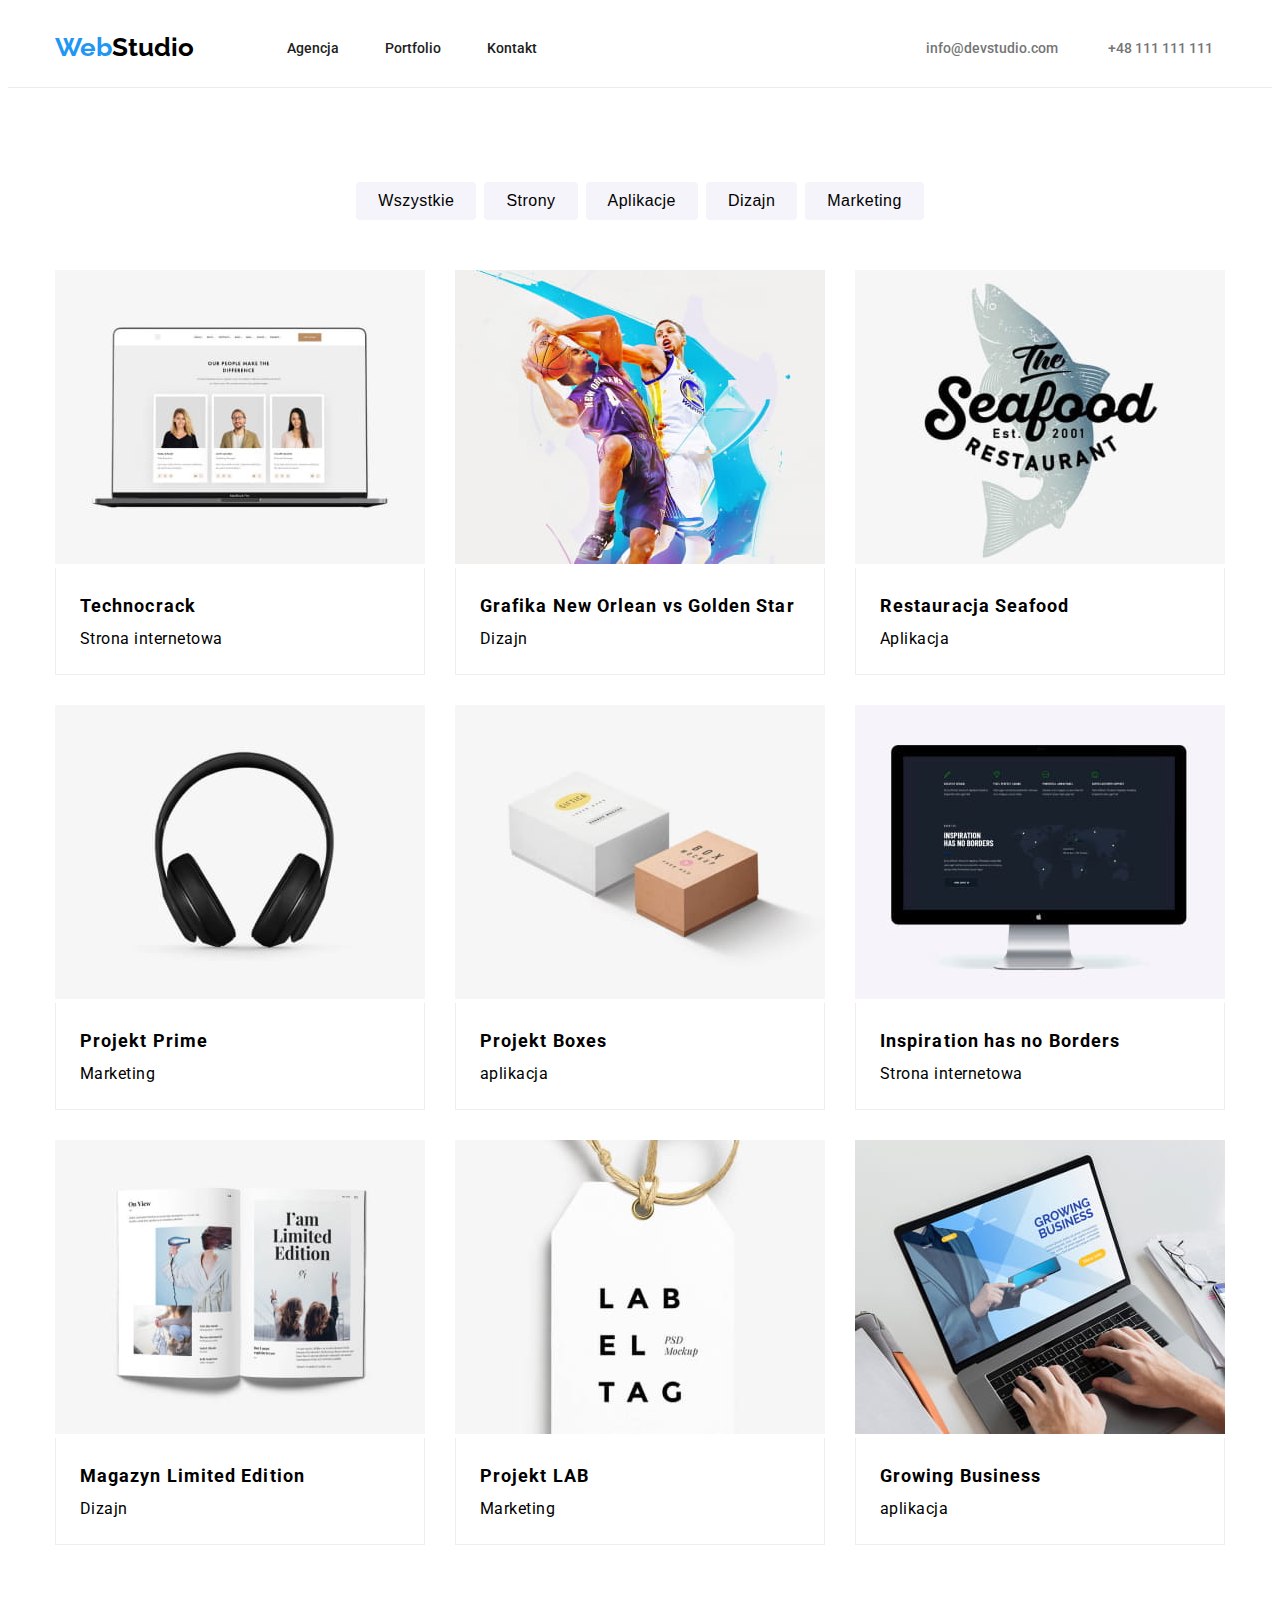
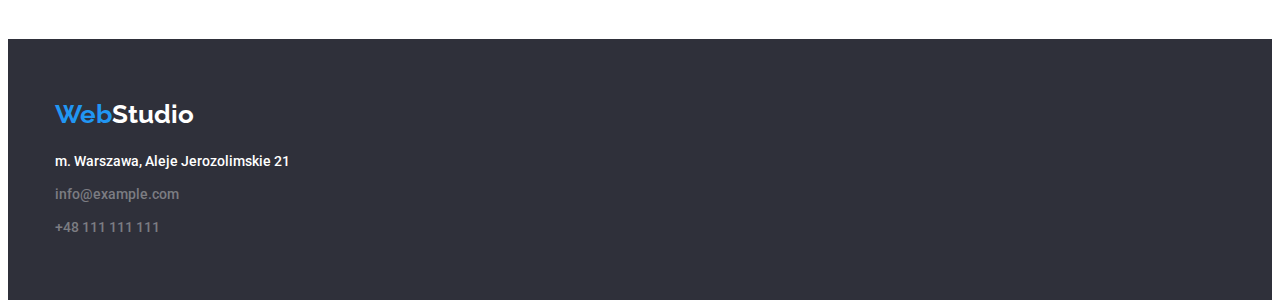
==== portfolio.html @ 300e8977 "added html" ====
<!DOCTYPE html>
<html lang="pl">
    <head>
        <meta charset="utf-8" />
        <meta http-equiv="X-UA-Compatible" content="IE=edge" />
        <meta name="viewport" content="width=device-width, initial-scale=1.0" />
        <title>Portfolio</title>
        <link
            rel="stylesheet"
            href="https://cdnjs.cloudflare.com/ajax/libs/modern-normalize/1.1.0/modern-normalize.min.css"
            integrity="sha512-wpPYUAdjBVSE4KJnH1VR1HeZfpl1ub8YT/NKx4PuQ5NmX2tKuGu6U/JRp5y+Y8XG2tV+wKQpNHVUX03MfMFn9Q=="
            crossorigin="anonymous"
            referrerpolicy="no-referrer"
        />
        <link rel="preconnect" href="https://fonts.googleapis.com" />
        <link rel="preconnect" href="https://fonts.gstatic.com" crossorigin />
        <link
            href="https://fonts.googleapis.com/css2?family=Raleway:wght@700&family=Roboto:wght@400;500;700;900&display=swap"
            rel="stylesheet"
        />
        <link rel="stylesheet" href="./css/styles.css" />
    </head>
    <body>
        <!--Nagłówek-->
        <header class="header-wrapper">
            <div class="container">
                <div class="menu-left">
                    <a href="index.html" class="logo"
                        >Web<span class="studio-black">Studio</span>
                    </a>
                    <!--lista menu-->
                    <nav>
                        <ul class="nav-list">
                            <li>
                                <a class="nav-list-item" href="#">Agencja</a>
                            </li>
                            <li>
                                <a class="nav-list-item" href="porfolio.html"
                                    >Portfolio</a
                                >
                            </li>
                            <li>
                                <a class="nav-list-item" href="#">Kontakt</a>
                            </li>
                        </ul>
                    </nav>
                </div>
                <!-- kontakt -->
                <ul class="contact-list">
                    <li class="contact-list-tem">
                        <a href="mailto:info@devstudio.com" class="contact"
                            >info@devstudio.com</a
                        >
                    </li>
                    <li class="contact-list-item">
                        <a href="tel:+48111111111" class="contact"
                            >+48 111 111 111</a
                        >
                    </li>
                </ul>
            </div>
        </header>
        <!--Zawartość strony-->
        <main>
            <section class="section">
                <div class="container">
                    <ul class="category-buttons">
                        <li>
                            <button
                                type="button"
                                value="Wszystkie"
                                class="button"
                            >
                                Wszystkie
                            </button>
                        </li>
                        <li>
                            <button type="button" value="Strony" class="button">
                                Strony
                            </button>
                        </li>
                        <li>
                            <button
                                type="button"
                                value="Aplikacje"
                                class="button"
                            >
                                Aplikacje
                            </button>
                        </li>
                        <li>
                            <button type="button" value="Dizajn" class="button">
                                Dizajn
                            </button>
                        </li>
                        <li>
                            <button
                                type="button"
                                value="Marketing"
                                class="button"
                            >
                                Marketing
                            </button>
                        </li>
                    </ul>

                    <ul class="portfolio-projects">
                        <li>
                            <figure>
                                <img
                                    src="images/techno-crack.jpg"
                                    alt="Technocrack"
                                    width="370"
                                    height="294"
                                />
                                <figcaption>
                                    <span class="portfolio-name"
                                        >Technocrack</span
                                    >
                                    <span class="portfolio-category"
                                        >Strona internetowa</span
                                    >
                                </figcaption>
                            </figure>
                        </li>

                        <li>
                            <figure>
                                <img
                                    src="images/NOvsGS.jpg"
                                    alt="Grafika New Orlean vs Golden Star"
                                    width="370"
                                    height="294"
                                />
                                <figcaption>
                                    <span class="portfolio-name"
                                        >Grafika New Orlean vs Golden Star</span
                                    >
                                    <span class="portfolio-category"
                                        >Dizajn</span
                                    >
                                </figcaption>
                            </figure>
                        </li>
                        <li>
                            <figure>
                                <img
                                    src="images/restaurant-seafood.jpg"
                                    alt="Restauracja Seafood"
                                    width="370"
                                    height="294"
                                />
                                <figcaption>
                                    <span class="portfolio-name"
                                        >Restauracja Seafood</span
                                    >
                                    <span class="portfolio-category"
                                        >Aplikacja</span
                                    >
                                </figcaption>
                            </figure>
                        </li>
                        <li>
                            <figure>
                                <img
                                    src="images/project-prime.jpg"
                                    alt="Projekt Prime"
                                    width="370"
                                    height="294"
                                />
                                <figcaption>
                                    <span class="portfolio-name"
                                        >Projekt Prime</span
                                    >
                                    <span class="portfolio-category"
                                        >Marketing</span
                                    >
                                </figcaption>
                            </figure>
                        </li>
                        <li>
                            <figure>
                                <img
                                    src="images/project-boxes.jpg"
                                    alt="Projekt Boxes"
                                    width="370"
                                    height="294"
                                />
                                <figcaption>
                                    <span class="portfolio-name"
                                        >Projekt Boxes</span
                                    >
                                    <span class="portfolio-category"
                                        >aplikacja</span
                                    >
                                </figcaption>
                            </figure>
                        </li>
                        <li>
                            <figure>
                                <img
                                    src="images/inspiration-has-no-borders.jpg"
                                    alt="Inspiration has no Borders"
                                    width="370"
                                    height="294"
                                />
                                <figcaption>
                                    <span class="portfolio-name"
                                        >Inspiration has no Borders</span
                                    >
                                    <span class="portfolio-category"
                                        >Strona internetowa</span
                                    >
                                </figcaption>
                            </figure>
                        </li>
                        <li>
                            <figure>
                                <img
                                    src="images/magazyn-limited-edition.jpg"
                                    alt="Magazyn Limited Edition"
                                    width="370"
                                    height="294"
                                />
                                <figcaption>
                                    <span class="portfolio-name"
                                        >Magazyn Limited Edition</span
                                    >
                                    <span class="portfolio-category"
                                        >Dizajn</span
                                    >
                                </figcaption>
                            </figure>
                        </li>
                        <li>
                            <figure>
                                <img
                                    src="images/project-lab.jpg"
                                    alt="Projekt LAB"
                                    width="370"
                                    height="294"
                                />
                                <figcaption>
                                    <span class="portfolio-name"
                                        >Projekt LAB</span
                                    >
                                    <span class="portfolio-category"
                                        >Marketing</span
                                    >
                                </figcaption>
                            </figure>
                        </li>
                        <li>
                            <figure>
                                <img
                                    src="images/growing-buisness.jpg"
                                    alt="Growing Buisiness"
                                    width="370"
                                    height="294"
                                />

                                <figcaption>
                                    <span class="portfolio-name"
                                        >Growing Business</span
                                    >
                                    <span class="portfolio-category"
                                        >aplikacja</span
                                    >
                                </figcaption>
                            </figure>
                        </li>
                    </ul>
                </div>
            </section>
        </main>
        <!--Stopka-->
        <footer class="footer-wrapper">
            <div class="footer-content container">
                <div>
                    <a href="index.html" class="logo">
                        <span>Web</span><span class="studio-white">Studio</span>
                    </a>
                </div>
                <address class="address">
                    <span class="footer-address"
                        >m. Warszawa, Aleje Jerozolimskie 21</span
                    >

                    <a class="footer-contact" href="mailto:info@example.com"
                        >info@example.com</a
                    >

                    <a class="footer-contact" href="tel:+48111111111"
                        >+48 111 111 111</a
                    >
                </address>
            </div>
        </footer>
    </body>
</html>
---- css/styles.css ----
/* Globalne  Sory że tyle poprawek tu było */
h1,
h2,
h3,
h4,
h5,
h6,
p,
figure,
ul {
    margin: 0px;
    padding: 0px;
    border: 0px;
}

*,
*::before,
*::after {
    box-sizing: border-box;
}

body {
    font-family: 'Roboto', sans-serif;
    font-style: normal;
    color: black;
}
body li {
    list-style: none;
}
.container {
    width: 1200px;
    margin: 0 auto;
    padding: 0 15px;
}

.section {
    padding: 94px 0;
}

/* Nav+Footer */
.logo {
    font-family: 'Raleway', sans-serif;
    font-size: 26px;
    line-height: 1.17;
    font-weight: 700;
    text-decoration: none;
    color: #2196f3;
}
.studio-black {
    color: #000000;
}
.studio-white {
    color: #ffffff;
}

.header-wrapper {
    background-color: #ffffff;
    padding: 24px 0px 25px 0px;
    border-bottom: 1px solid #ececec;
}

.header-wrapper > .container {
    padding: 0 27px 0 15px;
    display: flex;
    justify-content: space-between;
    align-items: center;
}

.menu-left {
    display: flex;
    justify-content: space-between;
    align-items: center;
    gap: 93px;
}

.nav-list {
    display: flex;
    justify-content: space-between;
    align-items: center;
    gap: 46px;
}

.contact-list {
    display: flex;
    justify-content: space-between;
    align-items: center;
    gap: 50px;
}

.nav-list a {
    font-weight: 500;
    font-size: 14px;
    line-height: 1.17;
    color: #212121;
    text-decoration: none;
}

.nav-list a:hover,
.nav-list a:focus {
    color: #2196f3;
}

.contact {
    font-weight: 500;
    font-size: 14px;
    line-height: 1.17;
    color: #757575;
    text-decoration: none;
}
.contact:hover {
    color: #2196f3;
}

.contact-list {
    display: flex;
    align-items: center;
    justify-content: space-between;
    gap: 50px;
}
.footer-wrapper {
    background-color: #2f303a;
    color: #ffffff;
    padding: 60px 0px;
}

.footer-wrapper address {
    display: flex;
    flex-direction: column;
    gap: 9px;
}

.address {
    padding-top: 20px;
}
.footer-address {
    text-decoration: none;
    font-style: normal;
    font-weight: 500;
    font-size: 14px;
    line-height: 1.71;
    color: #ffffff;
}
.footer-contact {
    color: #ffffff60;
    text-decoration: none;
    font-style: normal;
    font-weight: 500;
    font-size: 14px;
    line-height: 1.71;
    width: fit-content;
}

.footer-contact:hover,
.footer-contact:focus {
    color: #2196f3;
}
.footer-tel {
    text-decoration: none;
}
/* Main Portfolio */

.category-buttons {
    display: flex;
    justify-content: center;
}

.button {
    font-weight: 500;
    background-color: #f5f4fa;
    font-size: 16px;
    line-height: 1.625;
    text-align: center;
    letter-spacing: 0.03em;
    cursor: pointer;
    outline: none;
    border: none;
    border-radius: 4px;
    padding-left: 22px;
    padding-right: 22px;
    padding-top: 6px;
    padding-bottom: 6px;
    margin: 0px 4px 50px;
}

.button:hover,
.button:focus {
    background-color: #2196f3;
    color: #ffffff;
    cursor: pointer;
}

.portfolio-projects {
    display: flex;
    flex-wrap: wrap;
    gap: 30px;
}

.portfolio-projects figcaption {
    padding: 20px 24px;
    border: 1px solid #eeeeee;
    border-top: none;
    display: block;
}
.portfolio-name {
    font-size: 18px;
    font-weight: 700;
    line-height: 2;
    letter-spacing: 0.06em;
}

.portfolio-category {
    font-size: 16px;
    font-weight: 400;
    line-height: 1.875;
    letter-spacing: 0.03em;
    text-align: left;
    display: block;
}

/* main-index*/

.heading {
    display: flex;
    flex-direction: column;
    background-color: #2f303a;
    align-items: center;
    text-align: center;
    padding-bottom: 200px;
}
.heading h1 {
    margin-bottom: 30px;
    color: #ffffff;
    font-size: 44px;
    line-height: 1.36;
    letter-spacing: 0.06em;
    text-align: center;
    font-weight: 900;
    text-transform: uppercase;
    padding: 106px 252px 0px 252px;
}
.jobs {
    margin-top: -94px;
}
.service-button {
    font-weight: 700;
    font-size: 16px;
    line-height: 1.88;
    letter-spacing: 0.06em;
    color: #ffffff;
    background-color: #2196f3;
    outline: none;
    border: none;
    border-radius: 4px;
    padding: 10px 41px;
}

.service-button:hover .service-button:focus {
    background-color: #2196f3;
    color: #ffffff;
    cursor: pointer;
}

.text-list {
    display: flex;
    gap: 30px;
    height: 101px;
    text-align: center;
}

.text-list h3 {
    font-weight: 700;
    font-size: 14px;
    line-height: 1.14;
    letter-spacing: 0.03em;
    color: #212121;
    text-transform: uppercase;
    text-align: left;
}

.text-list p {
    font-weight: 400;
    font-size: 14px;
    line-height: 1.71;
    letter-spacing: 0.03em;
    color: #757575;
    text-align: justify;
}

.what-we-do {
    font-weight: 700;
    font-size: 36px;
    line-height: 1.17;
    letter-spacing: 0.03em;
    color: #212121;
    text-align: center;
    margin-bottom: 50px;
}

.what-we-do-list {
    display: flex;
    justify-content: space-between;
    align-items: center;
    gap: 30px;
}

.team {
    background-color: #f5f4fa;
}

.team h2 {
    font-weight: 700;
    font-size: 36px;
    line-height: 1.17;
    letter-spacing: 0.03em;
    color: #212121;
    text-align: center;
    padding-bottom: 50px;
    display: block;
}

.team-list {
    display: flex;
    justify-content: space-between;
    gap: 30px;
}

.team figure {
    background-color: #ffffff;
    font-size: 16px;
    letter-spacing: 0.03em;
    box-shadow: 0px 1px 3px rgba(0, 0, 0, 0.12), 0px 1px 1px rgba(0, 0, 0, 0.14),
        0px 2px 1px rgba(0, 0, 0, 0.2);
    border-radius: 0px 0px 4px 4px;
    display: block;
}

.team figcaption {
    padding-top: 30px 0px;
    text-align: center;
    display: block;
}

.team-list-member-name {
    font-weight: 500;
    font-size: 16px;
    line-height: 1.1875;
    letter-spacing: 0.03em;
    color: #212121;
    display: block;
    padding-top: 30px;
}

.team-list-member-role {
    font-weight: 400;
    font-size: 16px;
    line-height: 1.1875;
    letter-spacing: 0.03em;
    color: #757575;
    padding-top: 10px;
    padding-bottom: 30px;
    display: block;
}
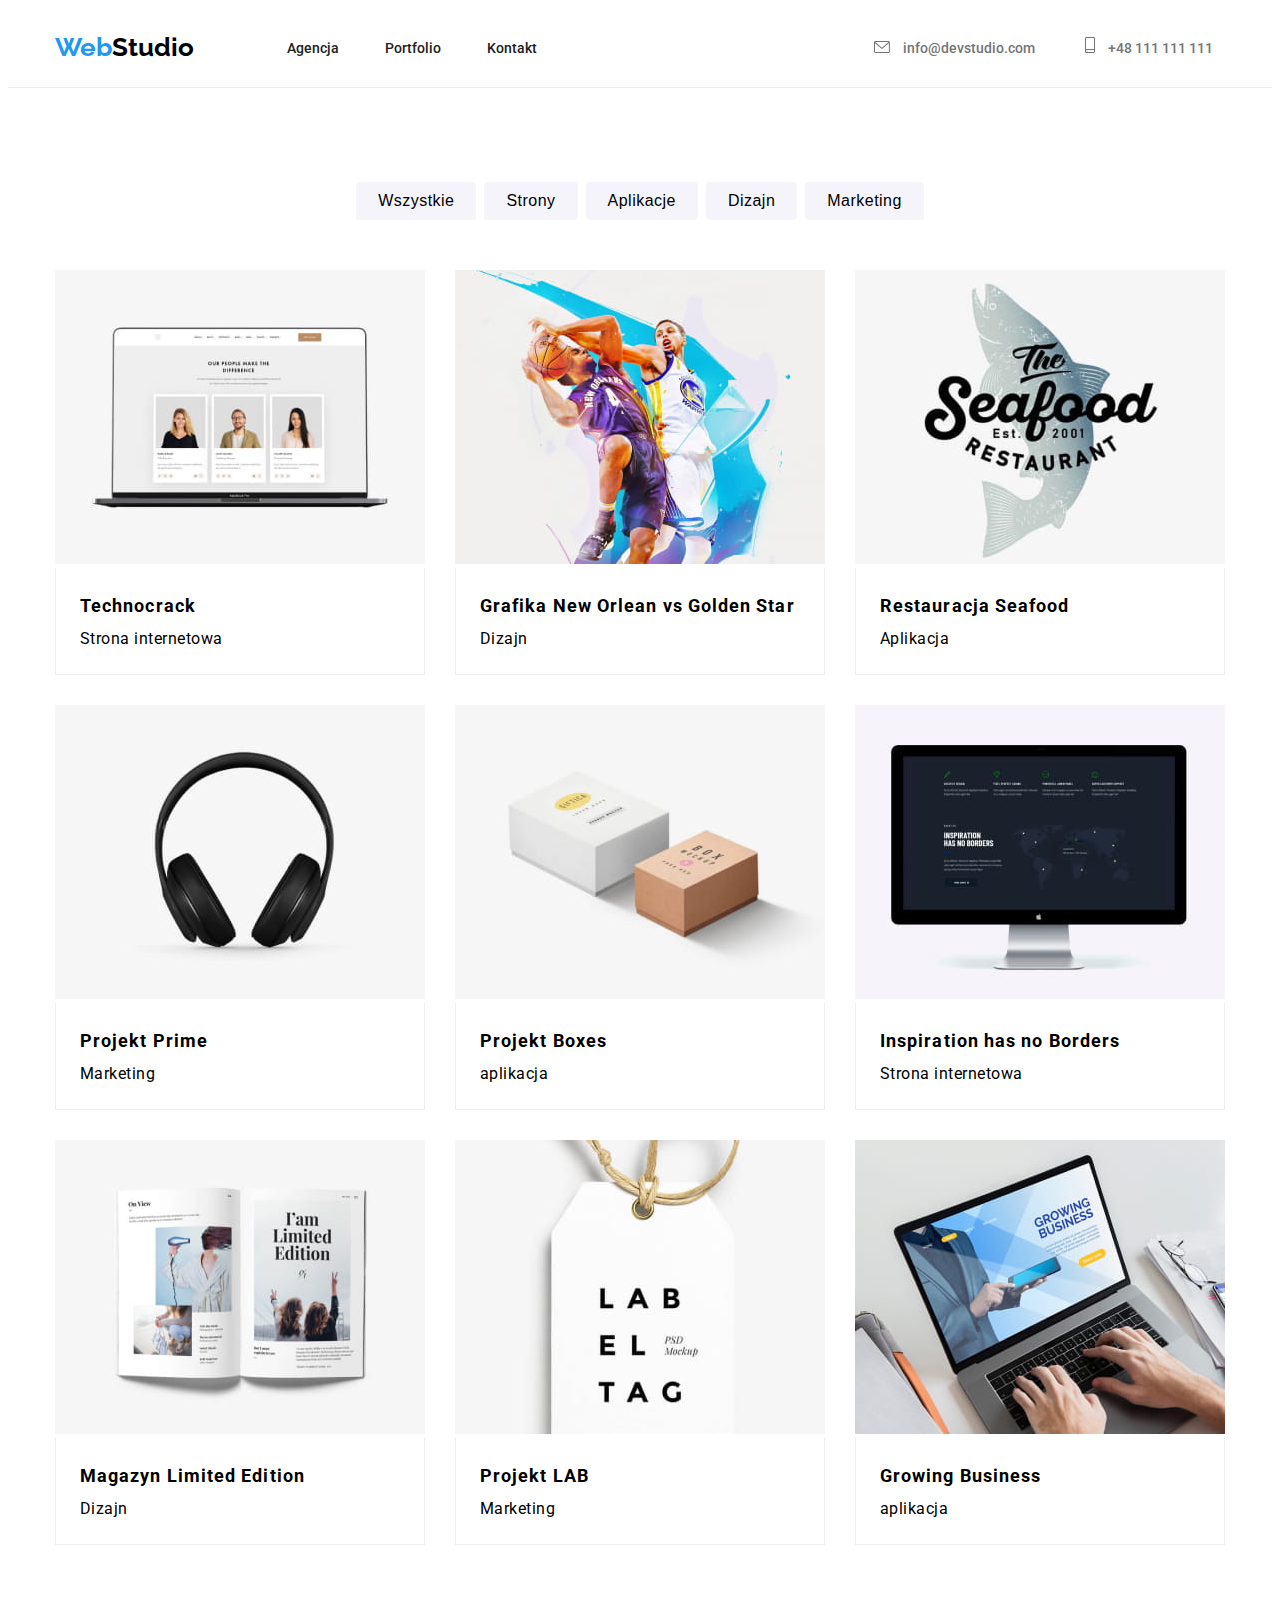
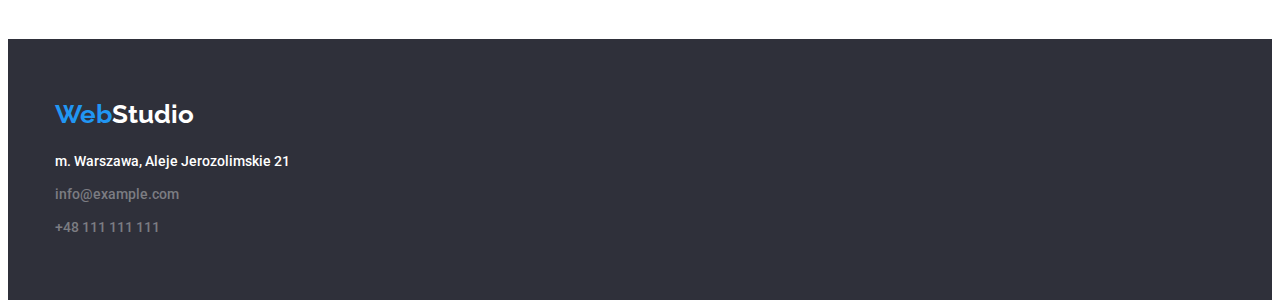
==== commit 11e1f921: "Chyba okej coś mi odstępy szwankują nwm czemu" ====
--- a/portfolio.html
+++ b/portfolio.html
@@ -35,7 +35,7 @@
                                 <a class="nav-list-item" href="#">Agencja</a>
                             </li>
                             <li>
-                                <a class="nav-list-item" href="porfolio.html"
+                                <a class="nav-list-item" href="portfolio.html"
                                     >Portfolio</a
                                 >
                             </li>
@@ -47,15 +47,25 @@
                 </div>
                 <!-- kontakt -->
                 <ul class="contact-list">
-                    <li class="contact-list-tem">
-                        <a href="mailto:info@devstudio.com" class="contact"
-                            >info@devstudio.com</a
-                        >
+                    <li class="contact-list-item">
+                        <a href="mailto:info@devstudio.com" class="contact">
+                            <svg class="envelope">
+                                <use
+                                    href="./images/icons.svg#icon-envelope"
+                                ></use>
+                            </svg>
+                            info@devstudio.com
+                        </a>
                     </li>
                     <li class="contact-list-item">
-                        <a href="tel:+48111111111" class="contact"
-                            >+48 111 111 111</a
-                        >
+                        <a href="tel:+48111111111" class="contact">
+                            <svg class="phone">
+                                <use
+                                    href="./images/icons.svg#icon-smartphone"
+                                ></use>
+                            </svg>
+                            +48 111 111 111
+                        </a>
                     </li>
                 </ul>
             </div>
--- a/css/styles.css
+++ b/css/styles.css
@@ -24,6 +24,7 @@
     font-style: normal;
     color: black;
 }
+
 body li {
     list-style: none;
 }
@@ -86,6 +87,18 @@
     align-items: center;
     gap: 50px;
 }
+.envelope {
+    width: 16px;
+    height: 12px;
+    fill: currentColor;
+    margin-right: 10px;
+}
+.phone {
+    width: 10px;
+    height: 16px;
+    fill: currentColor;
+    margin-right: 10px;
+}
 
 .nav-list a {
     font-weight: 500;
@@ -117,12 +130,21 @@
     justify-content: space-between;
     gap: 50px;
 }
+
+/* FOOTER */
+
 .footer-wrapper {
     background-color: #2f303a;
     color: #ffffff;
     padding: 60px 0px;
 }
 
+.footer {
+    display: flex;
+    justify-content: left;
+    gap: 70px;
+}
+
 .footer-wrapper address {
     display: flex;
     flex-direction: column;
@@ -132,6 +154,7 @@
 .address {
     padding-top: 20px;
 }
+
 .footer-address {
     text-decoration: none;
     font-style: normal;
@@ -140,6 +163,7 @@
     line-height: 1.71;
     color: #ffffff;
 }
+
 .footer-contact {
     color: #ffffff60;
     text-decoration: none;
@@ -154,9 +178,40 @@
 .footer-contact:focus {
     color: #2196f3;
 }
+
 .footer-tel {
     text-decoration: none;
 }
+
+.footer-join-us {
+    text-align: left;
+}
+
+.footer-join-us-icons {
+    margin-top: 20px;
+    display: flex;
+    gap: 10px;
+}
+
+.footer-join-us-icons a {
+    display: block;
+    padding: 12px;
+    background-color: rgba(255, 255, 255, 0.1);
+    border-radius: 50%;
+    color: #ffffff;
+}
+
+.footer-join-us-icons svg {
+    width: 20px;
+    height: 20px;
+    display: block;
+    fill: currentColor;
+}
+
+.footer-join-us-icons a:hover {
+    background-color: #2196f3;
+}
+
 /* Main Portfolio */
 
 .category-buttons {
@@ -222,6 +277,7 @@
 .heading {
     display: flex;
     flex-direction: column;
+    background-image: url(images/main-background);
     background-color: #2f303a;
     align-items: center;
     text-align: center;
@@ -239,7 +295,6 @@
     padding: 106px 252px 0px 252px;
 }
 .jobs {
-    margin-top: -94px;
 }
 .service-button {
     font-weight: 700;
@@ -266,6 +321,16 @@
     height: 101px;
     text-align: center;
 }
+.icon-article {
+    width: 70px;
+    height: 70px;
+}
+.article-images {
+    padding: 25px 100px;
+    background-color: #f5f4fa;
+    border-radius: 4px;
+    margin-bottom: 30px;
+}
 
 .text-list h3 {
     font-weight: 700;
@@ -275,6 +340,7 @@
     color: #212121;
     text-transform: uppercase;
     text-align: left;
+    margin-bottom: 10px;
 }
 
 .text-list p {
@@ -302,6 +368,8 @@
     align-items: center;
     gap: 30px;
 }
+
+/* Team */
 
 .team {
     background-color: #f5f4fa;
@@ -347,7 +415,6 @@
     letter-spacing: 0.03em;
     color: #212121;
     display: block;
-    padding-top: 30px;
 }
 
 .team-list-member-role {
@@ -357,6 +424,63 @@
     letter-spacing: 0.03em;
     color: #757575;
     padding-top: 10px;
-    padding-bottom: 30px;
-    display: block;
-}
+    padding-bottom: 16px;
+    display: block;
+}
+.team-list figcaption {
+    padding: 30px 32px;
+}
+.team-social-icons {
+    display: flex;
+    gap: 10px;
+    justify-content: space-between;
+}
+.team-social-icons a {
+    display: block;
+    padding: 12px;
+    color: #afb1b8;
+    border-radius: 50%;
+}
+.team-social-icons svg {
+    width: 20px;
+    height: 20px;
+    fill: currentColor;
+    display: block;
+}
+.team-social-icons a:hover {
+    background-color: #2196f3;
+    color: #ffffff;
+}
+.clients h2 {
+    font-weight: 700;
+    font-size: 36px;
+    line-height: 1.17;
+    letter-spacing: 0.03em;
+    color: #212121;
+    text-align: center;
+    padding-bottom: 50px;
+    display: block;
+}
+.client-icons-list {
+    display: flex;
+    gap: 30px;
+    justify-content: space-between;
+}
+
+.client-icons a {
+    border-radius: 4px;
+    outline: 1px solid #afb1b8;
+    display: inline-block;
+    color: #afb1b8;
+    padding: 16px 32px;
+}
+.client-icons svg {
+    display: block;
+    width: 106px;
+    height: 60px;
+    fill: currentColor;
+}
+.client-icons a:hover {
+    color: #2196f3;
+    outline-color: #2196f3;
+}
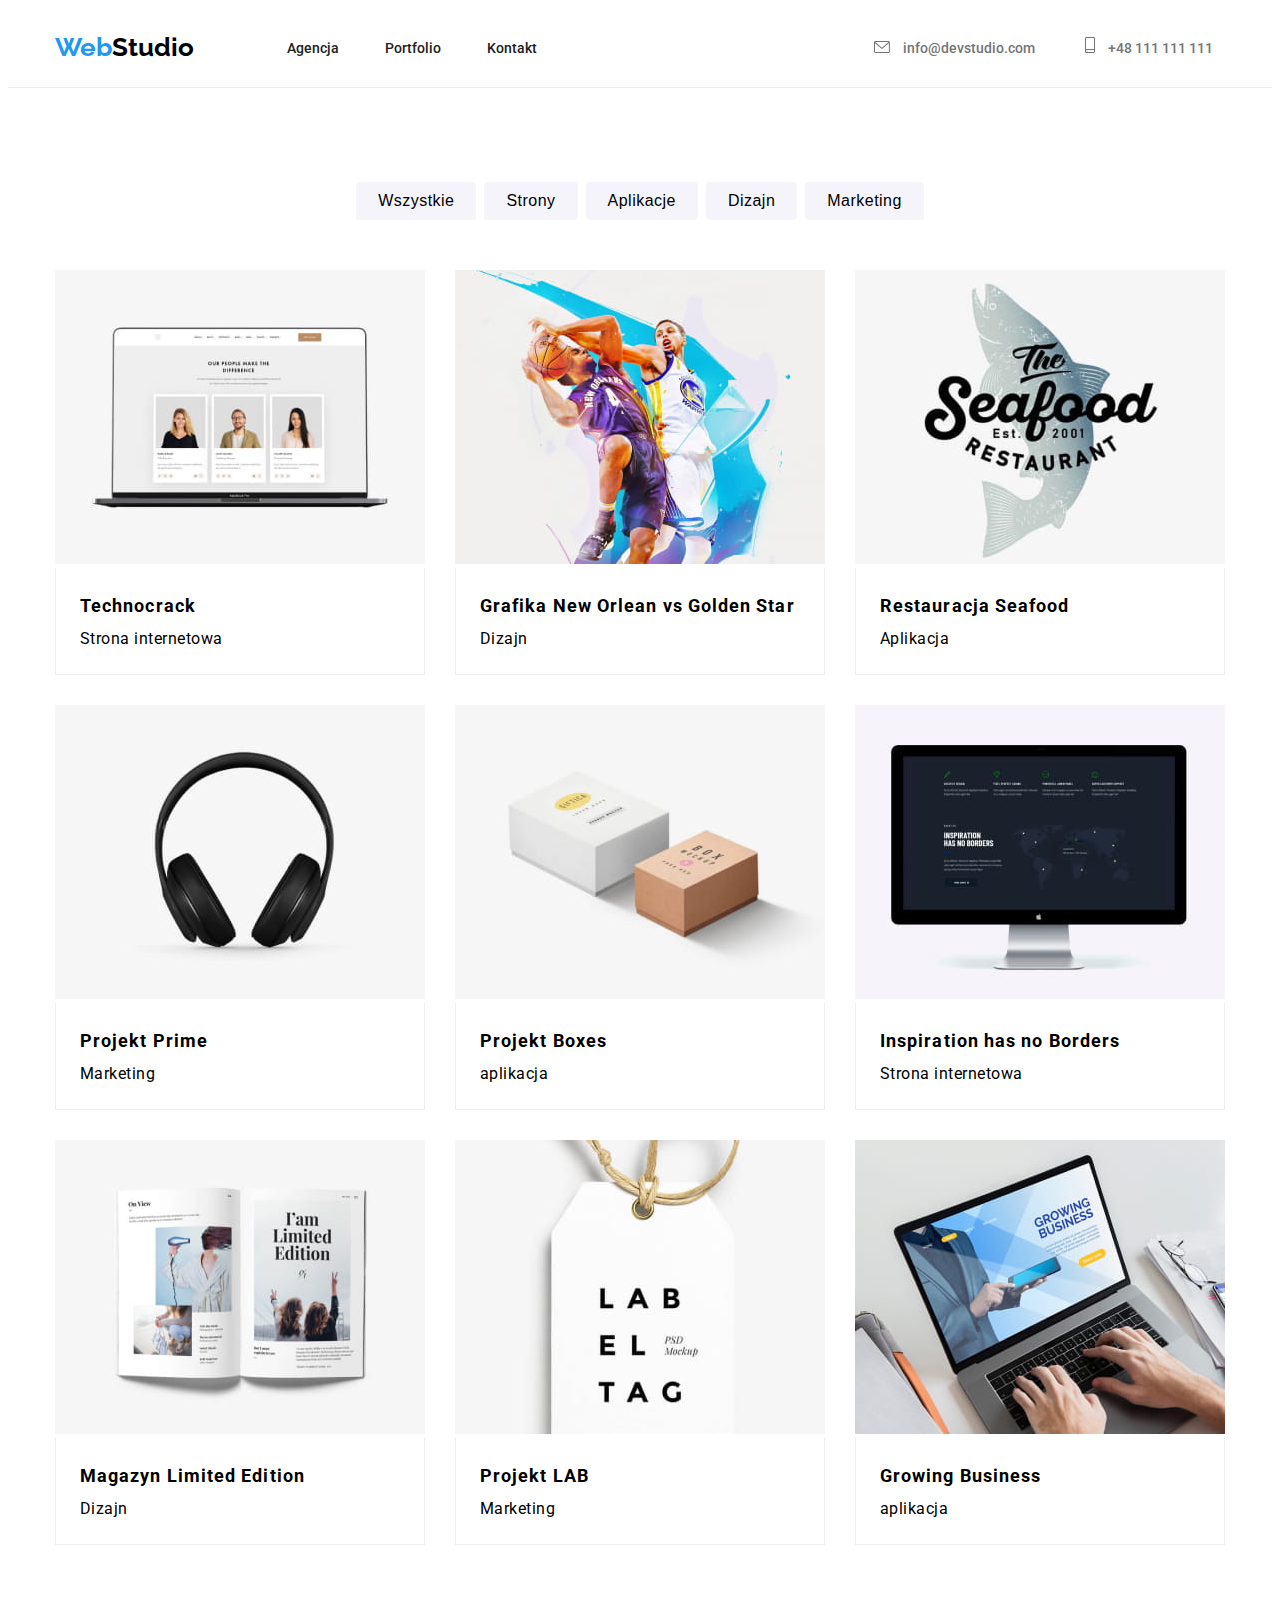
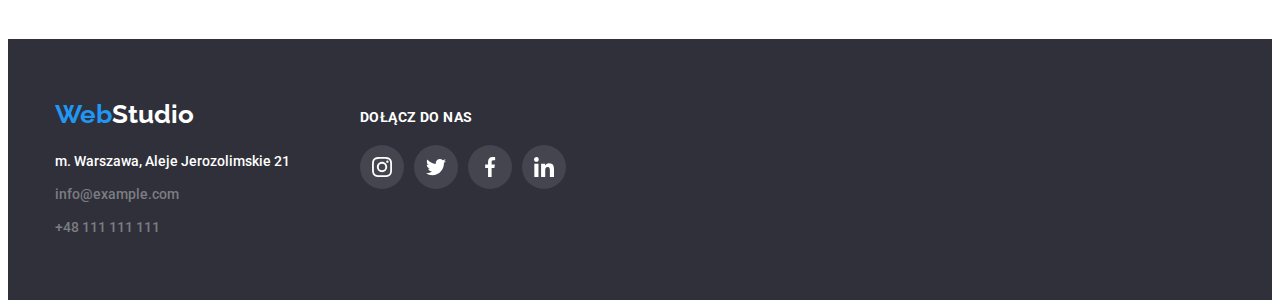
==== commit 40697a7f: "final?" ====
--- a/portfolio.html
+++ b/portfolio.html
@@ -285,25 +285,69 @@
         </main>
         <!--Stopka-->
         <footer class="footer-wrapper">
-            <div class="footer-content container">
-                <div>
-                    <a href="index.html" class="logo">
-                        <span>Web</span><span class="studio-white">Studio</span>
-                    </a>
+            <div class="footer container">
+                <div class="footer-content">
+                    <div>
+                        <a href="index.html" class="logo">
+                            <span>Web</span
+                            ><span class="studio-white">Studio</span>
+                        </a>
+                    </div>
+                    <address class="address">
+                        <span class="footer-address"
+                            >m. Warszawa, Aleje Jerozolimskie 21</span
+                        >
+
+                        <a class="footer-contact" href="mailto:info@example.com"
+                            >info@example.com</a
+                        >
+
+                        <a class="footer-contact" href="tel:+48111111111"
+                            >+48 111 111 111</a
+                        >
+                    </address>
                 </div>
-                <address class="address">
-                    <span class="footer-address"
-                        >m. Warszawa, Aleje Jerozolimskie 21</span
-                    >
-
-                    <a class="footer-contact" href="mailto:info@example.com"
-                        >info@example.com</a
-                    >
-
-                    <a class="footer-contact" href="tel:+48111111111"
-                        >+48 111 111 111</a
-                    >
-                </address>
+                <div class="footer-join-us">
+                    <p>DOŁĄCZ DO NAS</p>
+                    <ul class="footer-join-us-icons">
+                        <li>
+                            <a href="#">
+                                <svg>
+                                    <use
+                                        href="./images/icons.svg#icon-instagram-2"
+                                    ></use>
+                                </svg>
+                            </a>
+                        </li>
+                        <li>
+                            <a href="#">
+                                <svg>
+                                    <use
+                                        href="./images/icons.svg#icon-twitter-1"
+                                    ></use>
+                                </svg>
+                            </a>
+                        </li>
+                        <li>
+                            <a href="#">
+                                <svg>
+                                    <use
+                                        href="./images/icons.svg#icon-facebook-1"
+                                    ></use>
+                                </svg>
+                            </a>
+                        </li>
+                        <li>
+                            <a href="#">
+                                <svg>
+                                    <use
+                                        href="./images/icons.svg#icon-linkedin-1"
+                                    ></use>
+                                </svg>
+                            </a>
+                        </li>
+                    </ul>
+                </div>
             </div>
         </footer>
     </body>
--- a/css/styles.css
+++ b/css/styles.css
@@ -120,7 +120,8 @@
     color: #757575;
     text-decoration: none;
 }
-.contact:hover {
+.contact:hover,
+.contact:focus {
     color: #2196f3;
 }
 
@@ -187,6 +188,15 @@
     text-align: left;
 }
 
+.footer-join-us p {
+    font-size: 14px;
+    font-weight: 700;
+    line-height: 16px;
+    letter-spacing: 0.03em;
+    text-align: left;
+    padding-top: 10px;
+}
+
 .footer-join-us-icons {
     margin-top: 20px;
     display: flex;
@@ -208,7 +218,8 @@
     fill: currentColor;
 }
 
-.footer-join-us-icons a:hover {
+.footer-join-us-icons a:hover,
+.footer-join-us-icons a:focus {
     background-color: #2196f3;
 }
 
@@ -277,12 +288,25 @@
 .heading {
     display: flex;
     flex-direction: column;
-    background-image: url(images/main-background);
+    align-items: center;
+    text-align: center;
+    padding-bottom: 200px;
+}
+
+/* TŁo*/
+
+.heading {
+    background-image: linear-gradient(
+            rgba(47, 48, 58, 0.4),
+            rgba(47, 48, 58, 0.4)
+        ),
+        url(/images/index-background.jpg);
+    background-size: cover;
+    background-position: center;
+    background-repeat: no-repeat;
     background-color: #2f303a;
-    align-items: center;
-    text-align: center;
-    padding-bottom: 200px;
-}
+}
+
 .heading h1 {
     margin-bottom: 30px;
     color: #ffffff;
@@ -309,7 +333,8 @@
     padding: 10px 41px;
 }
 
-.service-button:hover .service-button:focus {
+.service-button:hover,
+.service-button:focus {
     background-color: #2196f3;
     color: #ffffff;
     cursor: pointer;
@@ -447,7 +472,8 @@
     fill: currentColor;
     display: block;
 }
-.team-social-icons a:hover {
+.team-social-icons a:hover,
+.team-social-icons a:focus {
     background-color: #2196f3;
     color: #ffffff;
 }
@@ -472,15 +498,15 @@
     outline: 1px solid #afb1b8;
     display: inline-block;
     color: #afb1b8;
-    padding: 16px 32px;
 }
 .client-icons svg {
     display: block;
-    width: 106px;
-    height: 60px;
+    width: 170px;
+    height: 92px;
     fill: currentColor;
 }
-.client-icons a:hover {
+.client-icons a:hover,
+.client-icons a:focus {
     color: #2196f3;
     outline-color: #2196f3;
 }
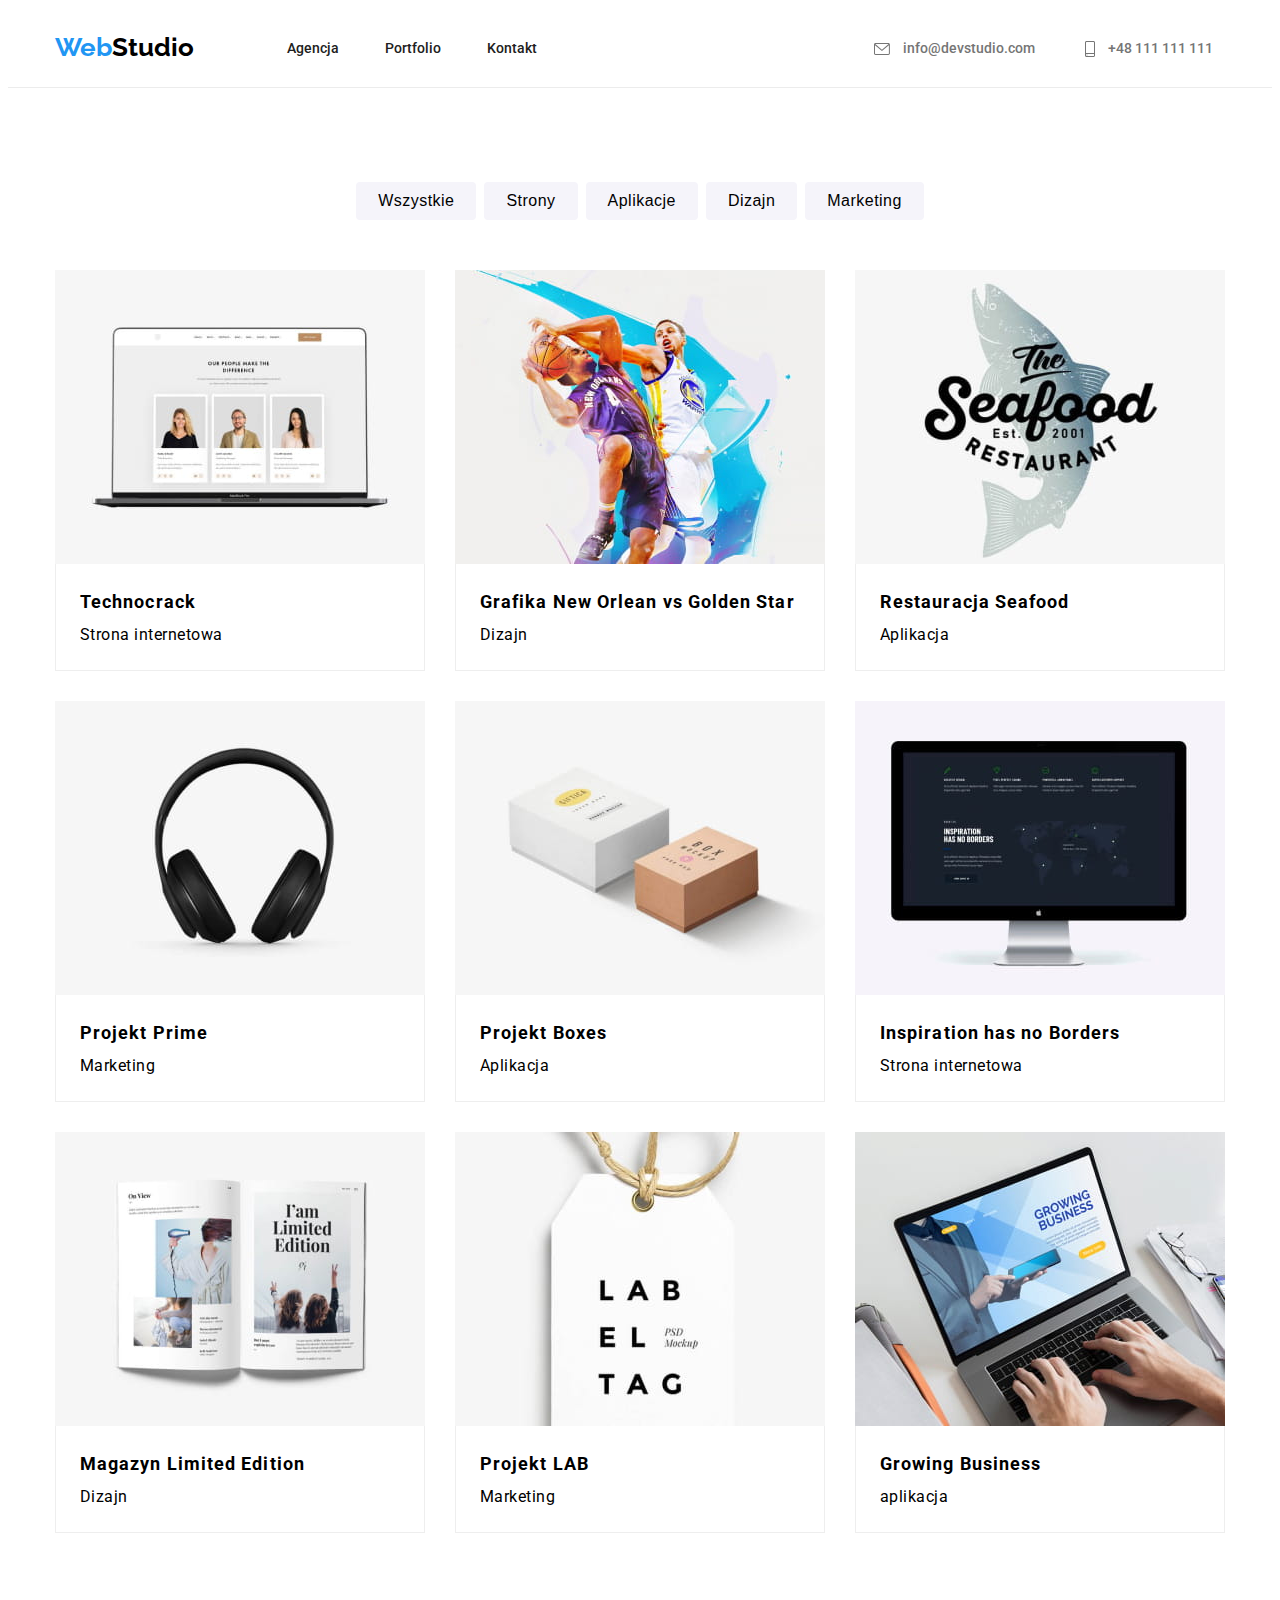
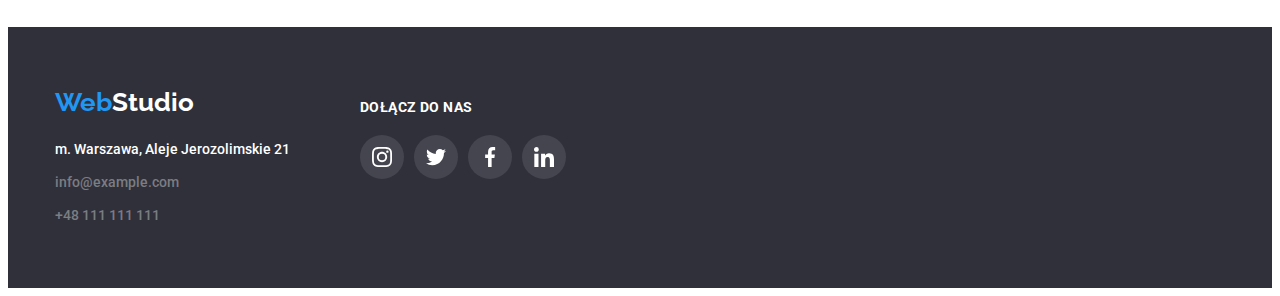
==== commit 3e5c3a68: "shadows porftolio" ====
--- a/portfolio.html
+++ b/portfolio.html
@@ -201,7 +201,7 @@
                                         >Projekt Boxes</span
                                     >
                                     <span class="portfolio-category"
-                                        >aplikacja</span
+                                        >Aplikacja</span
                                     >
                                 </figcaption>
                             </figure>
--- a/css/styles.css
+++ b/css/styles.css
@@ -13,6 +13,30 @@
     border: 0px;
 }
 
+:root {
+    --blue: #2196f3;
+    --logo-black: #000000;
+    --font-black: #212121;
+    --font-gray: #757575;
+    --font-white: #ffffff;
+    --font-address: #ffffff60;
+    --shadow: rgba(0, 0, 0, 0.25);
+    --background-dark: #2f303a;
+    --background-dark-transparent: #2f303a66;
+    --stroke-color: #ececec;
+    --border-color: #eeeeee;
+    --button-color: #f5f4fa;
+    --icon-color: #afb1b8;
+    --background-light: #e5e5e5;
+    --shadow-box-1: rgba(0, 0, 0, 0.1);
+    --shadow-box-2: rgba(0, 0, 0, 0.08);
+    --shadow-box-3: rgba(0, 0, 0, 0.12);
+    --shadow-box-portfolio-1: rgba(0, 0, 0, 0.12);
+    --shadow-box-portfolio-2: rgba(0, 0, 0, 0.06);
+    --shadow-box-portfolio-3: rgba(0, 0, 0, 0.16);
+    --icon-background: rgba(255, 255, 255, 0.1);
+}
+
 *,
 *::before,
 *::after {
@@ -22,12 +46,18 @@
 body {
     font-family: 'Roboto', sans-serif;
     font-style: normal;
-    color: black;
+    color: var(--logo-black);
 }
 
 body li {
     list-style: none;
 }
+
+img,
+svg {
+    vertical-align: middle;
+}
+
 .container {
     width: 1200px;
     margin: 0 auto;
@@ -45,19 +75,19 @@
     line-height: 1.17;
     font-weight: 700;
     text-decoration: none;
-    color: #2196f3;
+    color: var(--blue);
 }
 .studio-black {
-    color: #000000;
+    color: var(--logo-black);
 }
 .studio-white {
-    color: #ffffff;
+    color: var(--font-white);
 }
 
 .header-wrapper {
-    background-color: #ffffff;
+    background-color: var(--font-white);
     padding: 24px 0px 25px 0px;
-    border-bottom: 1px solid #ececec;
+    border-bottom: 1px solid var(--stroke-color);
 }
 
 .header-wrapper > .container {
@@ -104,25 +134,25 @@
     font-weight: 500;
     font-size: 14px;
     line-height: 1.17;
-    color: #212121;
+    color: var(--font-black);
     text-decoration: none;
 }
 
 .nav-list a:hover,
 .nav-list a:focus {
-    color: #2196f3;
+    color: var(--blue);
 }
 
 .contact {
     font-weight: 500;
     font-size: 14px;
     line-height: 1.17;
-    color: #757575;
+    color: var(--font-gray);
     text-decoration: none;
 }
 .contact:hover,
 .contact:focus {
-    color: #2196f3;
+    color: var(--blue);
 }
 
 .contact-list {
@@ -135,8 +165,8 @@
 /* FOOTER */
 
 .footer-wrapper {
-    background-color: #2f303a;
-    color: #ffffff;
+    background-color: var(--background-dark);
+    color: var(--font-white);
     padding: 60px 0px;
 }
 
@@ -162,11 +192,11 @@
     font-weight: 500;
     font-size: 14px;
     line-height: 1.71;
-    color: #ffffff;
+    color: var(--font-white);
 }
 
 .footer-contact {
-    color: #ffffff60;
+    color: var(--font-address);
     text-decoration: none;
     font-style: normal;
     font-weight: 500;
@@ -177,7 +207,7 @@
 
 .footer-contact:hover,
 .footer-contact:focus {
-    color: #2196f3;
+    color: var(--blue);
 }
 
 .footer-tel {
@@ -194,7 +224,7 @@
     line-height: 16px;
     letter-spacing: 0.03em;
     text-align: left;
-    padding-top: 10px;
+    margin-top: 12px;
 }
 
 .footer-join-us-icons {
@@ -206,9 +236,9 @@
 .footer-join-us-icons a {
     display: block;
     padding: 12px;
-    background-color: rgba(255, 255, 255, 0.1);
+    background-color: var(--icon-background);
     border-radius: 50%;
-    color: #ffffff;
+    color: var(--font-white);
 }
 
 .footer-join-us-icons svg {
@@ -220,7 +250,7 @@
 
 .footer-join-us-icons a:hover,
 .footer-join-us-icons a:focus {
-    background-color: #2196f3;
+    background-color: var(--blue);
 }
 
 /* Main Portfolio */
@@ -232,7 +262,7 @@
 
 .button {
     font-weight: 500;
-    background-color: #f5f4fa;
+    background-color: var(--button-color);
     font-size: 16px;
     line-height: 1.625;
     text-align: center;
@@ -250,9 +280,11 @@
 
 .button:hover,
 .button:focus {
-    background-color: #2196f3;
-    color: #ffffff;
+    background-color: var(--blue);
+    color: var(--font-white);
     cursor: pointer;
+    box-shadow: 0px 3px 1px var(--shadow-box-1), 0px 1px 2px var(--shadow-box-2),
+        0px 2px 2px var(--shadow-box-3);
 }
 
 .portfolio-projects {
@@ -261,9 +293,17 @@
     gap: 30px;
 }
 
+.portfolio-projects figure:hover,
+.portfolio-projects figure:focus {
+    box-shadow: 0px 1px 1px var(--shadow-box-portfolio-1),
+        0px 4px 4px var(--shadow-box-portfolio-2),
+        1px 4px 6px var(--shadow-box-portfolio-3);
+    cursor: pointer;
+}
+
 .portfolio-projects figcaption {
     padding: 20px 24px;
-    border: 1px solid #eeeeee;
+    border: 1px solid var(--border-color);
     border-top: none;
     display: block;
 }
@@ -296,20 +336,19 @@
 /* TŁo*/
 
 .heading {
-    background-image: linear-gradient(
-            rgba(47, 48, 58, 0.4),
-            rgba(47, 48, 58, 0.4)
+    background: linear-gradient(
+            var(--background-dark-transparent),
+            var(--background-dark-transparent)
         ),
-        url(/images/index-background.jpg);
-    background-size: cover;
+        url(../images/index-background.jpg);
     background-position: center;
     background-repeat: no-repeat;
-    background-color: #2f303a;
+    background-color: var(--background-dark);
 }
 
 .heading h1 {
     margin-bottom: 30px;
-    color: #ffffff;
+    color: var(--font-white);
     font-size: 44px;
     line-height: 1.36;
     letter-spacing: 0.06em;
@@ -318,15 +357,14 @@
     text-transform: uppercase;
     padding: 106px 252px 0px 252px;
 }
-.jobs {
-}
+
 .service-button {
     font-weight: 700;
     font-size: 16px;
     line-height: 1.88;
     letter-spacing: 0.06em;
-    color: #ffffff;
-    background-color: #2196f3;
+    color: var(--font-white);
+    background-color: var(--blue);
     outline: none;
     border: none;
     border-radius: 4px;
@@ -335,8 +373,8 @@
 
 .service-button:hover,
 .service-button:focus {
-    background-color: #2196f3;
-    color: #ffffff;
+    background-color: var(--blue);
+    color: var(--font-white);
     cursor: pointer;
 }
 
@@ -352,7 +390,7 @@
 }
 .article-images {
     padding: 25px 100px;
-    background-color: #f5f4fa;
+    background-color: var(--button-color);
     border-radius: 4px;
     margin-bottom: 30px;
 }
@@ -362,7 +400,7 @@
     font-size: 14px;
     line-height: 1.14;
     letter-spacing: 0.03em;
-    color: #212121;
+    color: var(--font-black);
     text-transform: uppercase;
     text-align: left;
     margin-bottom: 10px;
@@ -373,7 +411,7 @@
     font-size: 14px;
     line-height: 1.71;
     letter-spacing: 0.03em;
-    color: #757575;
+    color: var(--font-gray);
     text-align: justify;
 }
 
@@ -382,7 +420,7 @@
     font-size: 36px;
     line-height: 1.17;
     letter-spacing: 0.03em;
-    color: #212121;
+    color: var(--font-black);
     text-align: center;
     margin-bottom: 50px;
 }
@@ -397,7 +435,7 @@
 /* Team */
 
 .team {
-    background-color: #f5f4fa;
+    background-color: var(--button-color);
 }
 
 .team h2 {
@@ -405,7 +443,7 @@
     font-size: 36px;
     line-height: 1.17;
     letter-spacing: 0.03em;
-    color: #212121;
+    color: var(--font-black);
     text-align: center;
     padding-bottom: 50px;
     display: block;
@@ -418,11 +456,11 @@
 }
 
 .team figure {
-    background-color: #ffffff;
+    background-color: var(--font-white);
     font-size: 16px;
     letter-spacing: 0.03em;
-    box-shadow: 0px 1px 3px rgba(0, 0, 0, 0.12), 0px 1px 1px rgba(0, 0, 0, 0.14),
-        0px 2px 1px rgba(0, 0, 0, 0.2);
+    box-shadow: 0px 1px 3px var(--shadow-box-1), 0px 1px 1px var(--shadow-box-2),
+        0px 2px 1px var(--shadow-box-3);
     border-radius: 0px 0px 4px 4px;
     display: block;
 }
@@ -438,7 +476,7 @@
     font-size: 16px;
     line-height: 1.1875;
     letter-spacing: 0.03em;
-    color: #212121;
+    color: var(--font-black);
     display: block;
 }
 
@@ -447,7 +485,7 @@
     font-size: 16px;
     line-height: 1.1875;
     letter-spacing: 0.03em;
-    color: #757575;
+    color: var(--font-gray);
     padding-top: 10px;
     padding-bottom: 16px;
     display: block;
@@ -463,7 +501,7 @@
 .team-social-icons a {
     display: block;
     padding: 12px;
-    color: #afb1b8;
+    color: var(--icon-color);
     border-radius: 50%;
 }
 .team-social-icons svg {
@@ -474,15 +512,15 @@
 }
 .team-social-icons a:hover,
 .team-social-icons a:focus {
-    background-color: #2196f3;
-    color: #ffffff;
+    background-color: var(--blue);
+    color: var(--font-white);
 }
 .clients h2 {
     font-weight: 700;
     font-size: 36px;
     line-height: 1.17;
     letter-spacing: 0.03em;
-    color: #212121;
+    color: var(--font-black);
     text-align: center;
     padding-bottom: 50px;
     display: block;
@@ -495,9 +533,9 @@
 
 .client-icons a {
     border-radius: 4px;
-    outline: 1px solid #afb1b8;
+    outline: 1px solid var(--icon-color);
     display: inline-block;
-    color: #afb1b8;
+    color: var(--icon-color);
 }
 .client-icons svg {
     display: block;
@@ -507,6 +545,6 @@
 }
 .client-icons a:hover,
 .client-icons a:focus {
-    color: #2196f3;
-    outline-color: #2196f3;
-}
+    color: var(--blue);
+    outline-color: var(--blue);
+}
